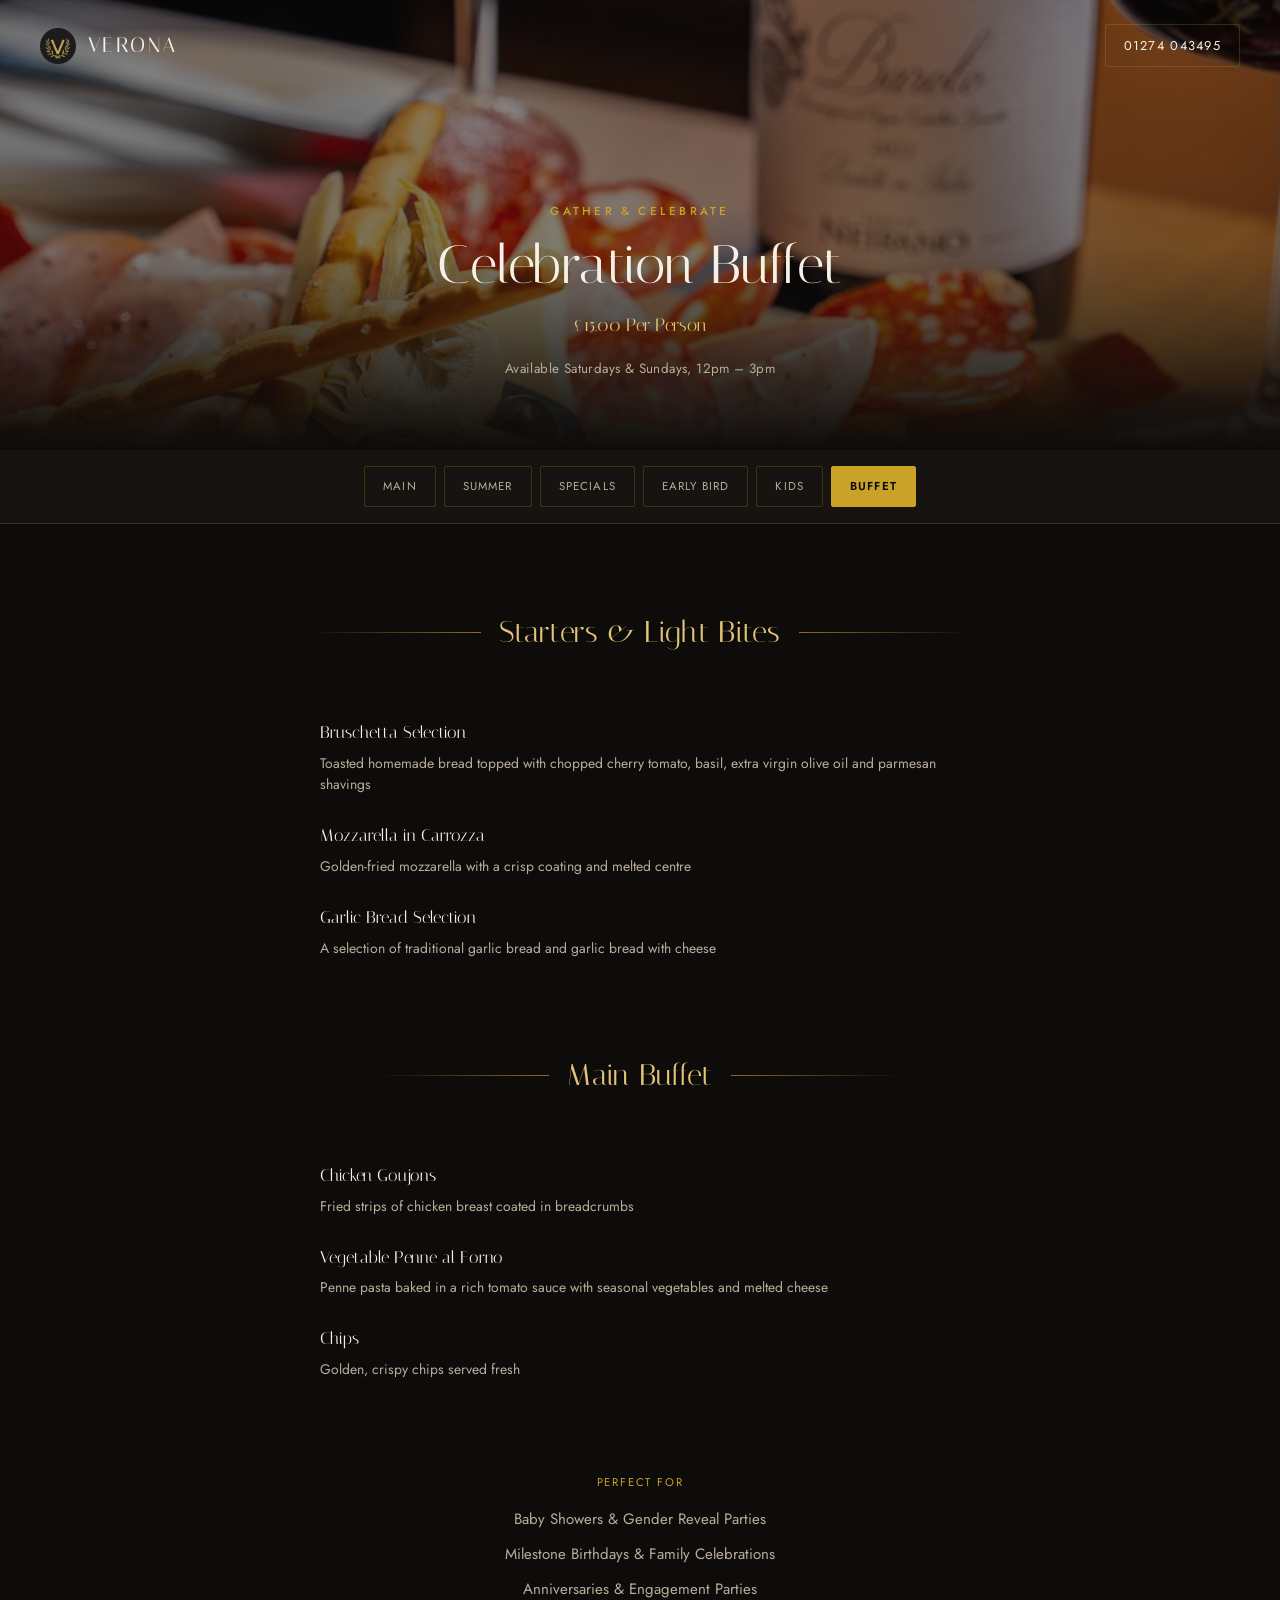
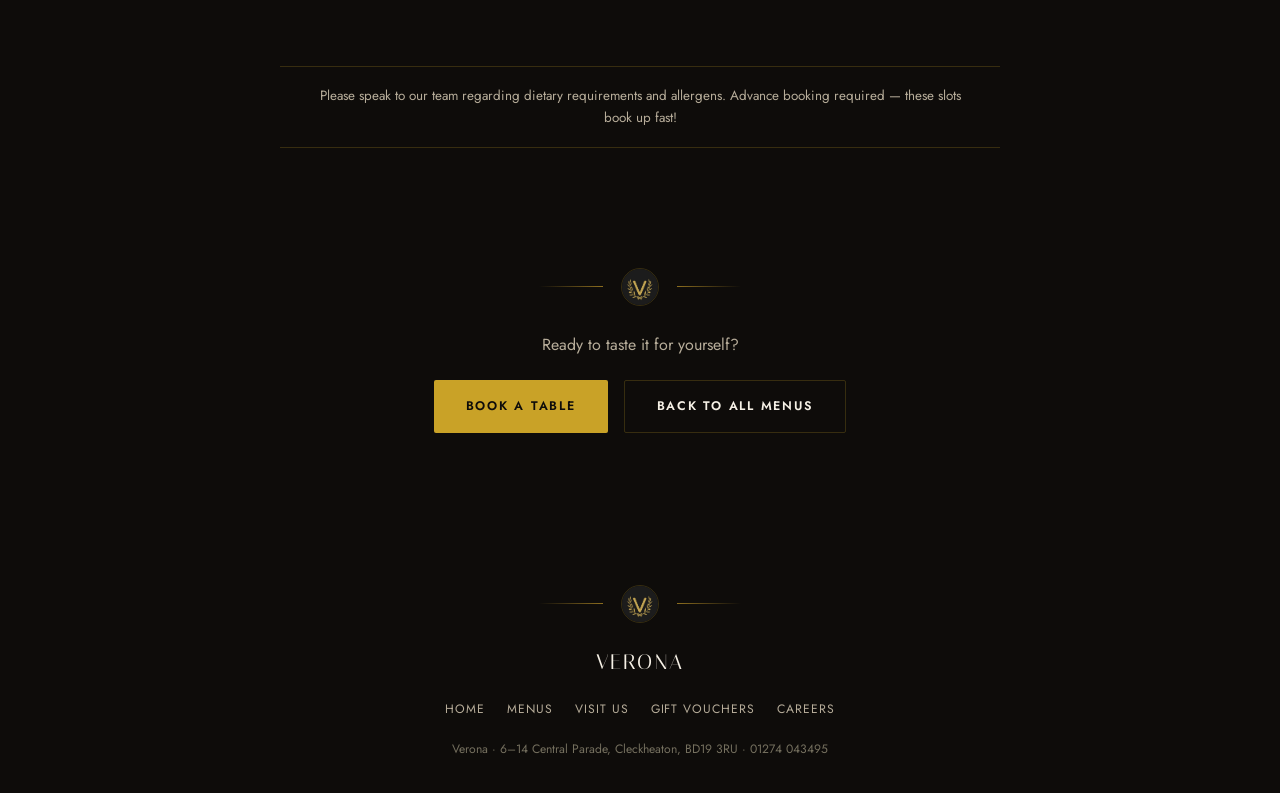
==== buffet-menu.html @ 5e63fabf "add menus pages and gift vouchers page" ====
<!DOCTYPE html>
<html lang="en">
<head>
<meta charset="UTF-8">
<meta name="viewport" content="width=device-width, initial-scale=1.0">
<title>Buffet Menu | Verona, Cleckheaton</title>
<link rel="preconnect" href="https://fonts.googleapis.com">
<link rel="preconnect" href="https://fonts.gstatic.com" crossorigin>
<link href="https://fonts.googleapis.com/css2?family=Italiana&family=Jost:wght@300;400;500;600;700&display=swap" rel="stylesheet">
<link rel="stylesheet" href="styles.css">
</head>
<body>

<div class="top-strip" id="topStrip">
  <div class="brand"><img src="images/logo.jpg" alt="Verona logo"> VERONA</div>
  <a class="tel" href="tel:01274043495">01274 043495</a>
</div>

<nav class="site-nav" id="siteNav">
  <div class="wrap bar">
    <div class="logo"><img src="images/logo.jpg" alt="Verona logo"> VERONA</div>
    <button class="burger" id="burger" aria-label="Toggle menu"><span></span><span></span><span></span></button>
    <ul class="nav-links" id="navLinks">
      <li><a href="index.html#home">Home</a></li>
      <li class="has-dropdown">
        <button class="nav-drop-toggle" type="button">Menus <span class="caret"></span></button>
        <ul class="dropdown-menu">
          <li class="all-menus"><a href="index.html#menus">All Menus</a></li>
          <li><a href="main-menu.html">Main</a></li>
          <li><a href="summer-menu.html">Summer</a></li>
          <li><a href="specials.html">Specials</a></li>
          <li><a href="early-bird.html">Early Bird</a></li>
          <li><a href="childrens-menu.html">Kids</a></li>
          <li><a href="buffet-menu.html">Buffet</a></li>
        </ul>
      </li>
      <li><a href="index.html#visit">Visit Us</a></li>
      <li><a href="gift-vouchers.html">Gift Vouchers</a></li>
      <li><a href="index.html#">Careers</a></li>
      <li><a class="nav-cta" href="index.html#visit">Book a Table</a></li>
    </ul>
  </div>
</nav>

<header class="hero menu-hero" style="background-image:linear-gradient(180deg, rgba(14,12,10,0.45) 0%, rgba(14,12,10,0.55) 55%, var(--noir) 100%), url('images/704072646_17866510659624778_6656631121721273205_n.jpg'); background-position:center;">
  <div class="wrap menu-hero-inner">
    <span class="eyebrow">Gather &amp; Celebrate</span>
    <h1>Celebration Buffet</h1>
    <p class="meta">&pound;15.00 Per Person</p>
    <p class="avail">Available Saturdays &amp; Sundays, 12pm &ndash; 3pm</p>
  </div>
</header>

<div class="menu-switch">
  <div class="wrap">
    <a href="main-menu.html">Main</a><a href="summer-menu.html">Summer</a><a href="specials.html">Specials</a><a href="early-bird.html">Early Bird</a><a href="childrens-menu.html">Kids</a><a href="buffet-menu.html" class="active">Buffet</a>
  </div>
</div>

<section class="menu-body wrap">
<div class="menu-category">
      <div class="cat-head"><span class="line"></span><h3>Starters &amp; Light Bites</h3><span class="line right"></span></div>
      <p class="cat-sub">&nbsp;</p>
      <ul class="menu-items single">
        <li>
          <div class="item-top"><span class="item-name">Bruschetta Selection</span></div>
          <p class="item-desc">Toasted homemade bread topped with chopped cherry tomato, basil, extra virgin olive oil and parmesan shavings</p>
        </li><li>
          <div class="item-top"><span class="item-name">Mozzarella in Carrozza</span></div>
          <p class="item-desc">Golden-fried mozzarella with a crisp coating and melted centre</p>
        </li><li>
          <div class="item-top"><span class="item-name">Garlic Bread Selection</span></div>
          <p class="item-desc">A selection of traditional garlic bread and garlic bread with cheese</p>
        </li>
      </ul>
    </div><div class="menu-category">
      <div class="cat-head"><span class="line"></span><h3>Main Buffet</h3><span class="line right"></span></div>
      <p class="cat-sub">&nbsp;</p>
      <ul class="menu-items single">
        <li>
          <div class="item-top"><span class="item-name">Chicken Goujons</span></div>
          <p class="item-desc">Fried strips of chicken breast coated in breadcrumbs</p>
        </li><li>
          <div class="item-top"><span class="item-name">Vegetable Penne al Forno</span></div>
          <p class="item-desc">Penne pasta baked in a rich tomato sauce with seasonal vegetables and melted cheese</p>
        </li><li>
          <div class="item-top"><span class="item-name">Chips</span></div>
          <p class="item-desc">Golden, crispy chips served fresh</p>
        </li>
      </ul>
    </div><div class="perfect-for">
  <span class="label">Perfect For</span>
  <ul>
    <li>Baby Showers &amp; Gender Reveal Parties</li>
    <li>Milestone Birthdays &amp; Family Celebrations</li>
    <li>Anniversaries &amp; Engagement Parties</li>
  </ul>
</div><div class="menu-note">Please speak to our team regarding dietary requirements and allergens. Advance booking required &mdash; these slots book up fast!</div>
</section>

<section class="menu-cta wrap">
  <div class="divider" style="margin-bottom:26px;"><span class="line"></span><span class="mark"><img src="images/logo.jpg" alt=""></span><span class="line right"></span></div>
  <p>Ready to taste it for yourself?</p>
  <div class="actions">
    <a class="btn btn-primary" href="index.html#visit">Book a Table</a>
    <a class="btn btn-ghost" href="index.html#menus">Back to All Menus</a>
  </div>
</section>

<footer>
  <div class="wrap">
    <div class="divider"><span class="line"></span><span class="mark"><img src="images/logo.jpg" alt=""></span><span class="line right"></span></div>
    <div class="brand">VERONA</div>
    <div class="links">
      <a href="index.html#home">Home</a>
      <a href="index.html#menus">Menus</a>
      <a href="index.html#visit">Visit Us</a>
      <a href="gift-vouchers.html">Gift Vouchers</a>
      <a href="index.html#">Careers</a>
    </div>
    <div class="fine">Verona &middot; 6&ndash;14 Central Parade, Cleckheaton, BD19 3RU &middot; 01274 043495</div>
  </div>
</footer>

<script src="script.js"></script>
</body>
</html>
---- styles.css ----
:root{
  --noir:#0E0C0A;
  --noir-2:#171310;
  --noir-3:#221C15;
  --gold:#C9A227;
  --gold-soft:#E3C577;
  --gold-deep:#8C6E1F;
  --cream:#F6F1E6;
  --muted:#B7AD9A;
  --line: rgba(201,162,39,0.22);
  --shadow: 0 24px 60px rgba(0,0,0,0.5);
}

*{box-sizing:border-box;}
html{scroll-behavior:smooth;}
body{
  margin:0;
  background:var(--noir);
  color:var(--cream);
  font-family:'Jost', sans-serif;
  font-weight:400;
  line-height:1.65;
  -webkit-font-smoothing:antialiased;
}
h1,h2,h3{
  font-family:'Italiana', serif;
  font-weight:400;
  margin:0;
  letter-spacing:0.01em;
}
a{color:inherit;text-decoration:none;}
img{max-width:100%;display:block;}
button{font-family:inherit;}
.eyebrow{
  font-size:0.72rem;
  letter-spacing:0.28em;
  text-transform:uppercase;
  font-weight:500;
  color:var(--gold);
}
.wrap{max-width:1220px;margin:0 auto;padding:0 32px;}
@media(max-width:640px){.wrap{padding:0 20px;}}

/* ---------- DIVIDER (real logo mark) ---------- */
.divider{
  display:flex; align-items:center; justify-content:center; gap:18px;
  margin:0 auto;
}
.divider .line{height:1px; width:64px; background:linear-gradient(90deg, transparent, var(--gold-deep));}
.divider .line.right{background:linear-gradient(90deg, var(--gold-deep), transparent);}
.divider .mark{
  width:38px; height:38px; border-radius:50%;
  overflow:hidden; border:1px solid var(--line);
}
.divider .mark img{width:100%;height:100%;object-fit:cover;}

/* ---------- NAV: minimal bar over hero ---------- */
.top-strip{
  position:fixed; top:0; left:0; right:0; z-index:60;
  display:flex; align-items:center; justify-content:space-between;
  padding:24px 40px;
  color:var(--cream);
  transition: opacity .4s ease;
}
.top-strip .brand{
  display:flex; align-items:center; gap:12px;
  font-family:'Italiana', serif;
  font-size:1.3rem;
  letter-spacing:0.12em;
}
.top-strip .brand img{width:36px;height:36px;border-radius:50%;}
.top-strip .tel{
  font-size:0.8rem;
  letter-spacing:0.1em;
  border:1px solid var(--line);
  padding:10px 18px;
  border-radius:2px;
  white-space:nowrap;
}
.top-strip.hide{opacity:0; pointer-events:none;}

/* ---------- NAV: full bar that pops in on scroll ---------- */
.site-nav{
  position:fixed; top:0; left:0; right:0; z-index:70;
  background:rgba(14,12,10,0.97);
  border-bottom:1px solid var(--line);
  transform:translateY(-115%);
  transition: transform .5s cubic-bezier(.22,.9,.3,1);
}
.site-nav.visible{transform:translateY(0);}
.site-nav .bar{
  display:flex; align-items:center; justify-content:space-between;
  padding:14px 40px;
}
.site-nav .logo{
  display:flex; align-items:center; gap:12px;
  font-family:'Italiana', serif;
  font-size:1.2rem;
  letter-spacing:0.1em;
}
.site-nav .logo img{width:34px;height:34px;border-radius:50%;}
.nav-links{
  display:flex; align-items:center; gap:32px;
  list-style:none; margin:0; padding:0;
}
.nav-links a{
  color:var(--cream);
  font-size:0.78rem;
  letter-spacing:0.1em;
  text-transform:uppercase;
  font-weight:500;
  padding:6px 0;
  border-bottom:1px solid transparent;
  transition:border-color .25s ease, color .25s ease;
}
.nav-links a:hover{border-color:var(--gold); color:var(--gold-soft);}
.nav-cta{
  background:var(--gold);
  color:var(--noir)!important;
  padding:10px 20px!important;
  border-radius:2px;
  font-weight:600!important;
  border-bottom:none!important;
}
.nav-cta:hover{background:var(--gold-soft); border-color:transparent!important;}
.burger{display:none;}

/* ---------- NAV: Menus dropdown ---------- */
.has-dropdown{position:relative;}
.nav-drop-toggle{
  background:none; border:none; color:var(--cream); font-family:inherit;
  font-size:0.78rem; letter-spacing:0.1em; text-transform:uppercase; font-weight:500;
  padding:6px 0; margin:0; cursor:pointer;
  display:flex; align-items:center; gap:7px;
  border-bottom:1px solid transparent;
  transition:border-color .25s ease, color .25s ease;
}
.nav-drop-toggle .caret{
  width:7px; height:7px; margin-top:-3px;
  border-right:1px solid currentColor; border-bottom:1px solid currentColor;
  transform:rotate(45deg); transition:transform .25s ease;
}
.nav-drop-toggle:hover{border-color:var(--gold); color:var(--gold-soft);}
.has-dropdown.open .nav-drop-toggle{border-color:var(--gold); color:var(--gold-soft);}
.has-dropdown.open .nav-drop-toggle .caret{transform:rotate(-135deg); margin-top:4px;}

.dropdown-menu{
  list-style:none; margin:0; padding:10px;
  position:absolute; top:100%; left:50%;
  transform:translate(-50%,6px);
  min-width:190px;
  background:rgba(14,12,10,0.98);
  border:1px solid var(--line); border-radius:4px;
  box-shadow:var(--shadow);
  opacity:0; visibility:hidden; pointer-events:none;
  transition:opacity .2s ease, transform .2s ease;
  z-index:80;
}
.has-dropdown.open .dropdown-menu{
  opacity:1; visibility:visible; pointer-events:auto; transform:translate(-50%,0);
}
.dropdown-menu li{list-style:none;}
.dropdown-menu a{
  display:block; padding:9px 14px;
  font-size:0.75rem; letter-spacing:0.08em; text-transform:uppercase;
  color:var(--muted); border-radius:2px;
  border-bottom:none!important;
  transition:background .2s ease, color .2s ease;
}
.dropdown-menu a:hover{background:rgba(201,162,39,0.12); color:var(--gold-soft);}
.dropdown-menu .all-menus a{
  color:var(--gold-soft); border-bottom:1px solid var(--line)!important; margin-bottom:6px; padding-bottom:12px; border-radius:2px 2px 0 0;
}

/* ---------- BUTTONS ---------- */
.btn{
  display:inline-flex; align-items:center; gap:8px;
  padding:15px 32px;
  font-size:0.78rem; letter-spacing:0.14em; text-transform:uppercase; font-weight:600;
  border-radius:2px;
  transition:transform .25s ease, box-shadow .25s ease, background .25s ease, color .25s ease;
  cursor:pointer; border:none;
}
.btn-primary{background:var(--gold); color:var(--noir);}
.btn-primary:hover{background:var(--gold-soft); transform:translateY(-2px); box-shadow:0 10px 26px rgba(201,162,39,0.28);}
.btn-ghost{border:1px solid var(--line); color:var(--cream); background:transparent;}
.btn-ghost:hover{border-color:var(--gold); color:var(--gold-soft); transform:translateY(-2px);}

/* ---------- HERO ---------- */
.hero{
  position:relative;
  min-height:100vh;
  display:flex; align-items:center;
  background:
    linear-gradient(180deg, rgba(14,12,10,0.55) 0%, rgba(14,12,10,0.35) 40%, rgba(14,12,10,0.92) 100%),
    url('images/708959488_17867498811624778_7758093401067253746_n.jpg');
  background-size:cover;
  background-position:center 30%;
}
.hero-inner{
  position:relative; z-index:2; width:100%; text-align:center;
  padding-top:120px;
}
.hero .eyebrow{display:block; margin-bottom:22px;}
.hero h1{
  font-size:clamp(2.6rem, 6.5vw, 5.2rem);
  line-height:1.05;
  max-width:900px; margin:0 auto;
}
.hero h1 span{color:var(--gold-soft); font-style:italic;}
.hero p.lede{
  color:var(--muted);
  max-width:520px; margin:26px auto 0;
  font-size:1.05rem;
}
.hero-actions{display:flex; gap:16px; margin-top:40px; justify-content:center; flex-wrap:wrap;}

/* ---------- INTRO ---------- */
.intro{
  padding:100px 0 90px;
  text-align:center;
}
.intro .divider{margin-bottom:30px;}
.intro h2{font-size:clamp(1.7rem,3.2vw,2.4rem); max-width:680px; margin:0 auto; font-style:italic; color:var(--gold-soft);}
.intro p{max-width:600px; margin:22px auto 0; color:var(--muted); font-size:1rem;}

/* ---------- MENU CAROUSEL ---------- */
.carousel-section{padding:20px 0 110px;}
.carousel-head{text-align:center; margin-bottom:44px;}
.carousel-head h2{font-size:clamp(1.9rem,3.4vw,2.7rem);}
.carousel-head .eyebrow{display:block; margin-bottom:14px;}

.tabs{
  display:flex; justify-content:center; gap:8px; flex-wrap:wrap;
  margin-bottom:46px;
}
.tabs button{
  background:transparent; border:1px solid var(--line); color:var(--muted);
  padding:11px 20px; font-size:0.72rem; letter-spacing:0.12em; text-transform:uppercase;
  border-radius:2px; cursor:pointer; transition:all .25s ease;
}
.tabs button.active{background:var(--gold); border-color:var(--gold); color:var(--noir); font-weight:600;}
.tabs button:hover:not(.active){border-color:var(--gold); color:var(--gold-soft);}

.carousel-viewport{overflow:hidden; border-radius:4px;}
.carousel-track{display:flex; transition:transform .55s cubic-bezier(.22,.9,.3,1);}
.slide{min-width:100%; display:grid; grid-template-columns:1.05fr 0.95fr; align-items:stretch; gap:0; background:var(--noir-2); border:1px solid var(--line);}
.slide-img{height:100%; min-height:460px; overflow:hidden;}
.slide-img img{width:100%;height:100%;object-fit:cover;}
.slide-body{padding:64px 60px; display:flex; flex-direction:column; justify-content:center;}
.slide-body .eyebrow{margin-bottom:16px;}
.slide-body h3{font-size:clamp(1.8rem,3vw,2.5rem); margin-bottom:18px;}
.slide-body p{color:var(--muted); font-size:0.98rem; margin-bottom:10px;}
.slide-facts{list-style:none; padding:0; margin:22px 0 0; display:flex; flex-direction:column; gap:10px;}
.slide-facts li{
  display:flex; align-items:baseline; gap:10px;
  font-size:0.9rem; color:var(--cream);
  border-bottom:1px dashed var(--line);
  padding-bottom:10px;
}
.slide-facts li .price{margin-left:auto; color:var(--gold-soft); font-family:'Italiana', serif; font-size:1.05rem;}
.slide-body .btn{margin-top:28px; align-self:flex-start;}

.carousel-nav{
  display:flex; align-items:center; justify-content:center; gap:22px; margin-top:34px;
}
.carousel-nav button{
  width:46px; height:46px; border-radius:50%;
  border:1px solid var(--line); background:transparent; color:var(--gold);
  display:flex; align-items:center; justify-content:center; cursor:pointer;
  transition:border-color .25s ease, background .25s ease;
  font-size:1.1rem;
}
.carousel-nav button:hover{border-color:var(--gold); background:rgba(201,162,39,0.1);}
.carousel-dots{display:flex; gap:8px;}
.carousel-dots span{width:6px; height:6px; border-radius:50%; background:var(--line); transition:background .25s ease, transform .25s ease;}
.carousel-dots span.active{background:var(--gold); transform:scale(1.4);}

@media(max-width:900px){
  .slide{grid-template-columns:1fr;}
  .slide-img{min-height:260px;}
  .slide-body{padding:40px 28px;}
}

/* ---------- VISIT / BOOKING SECTION ---------- */
.visit{
  background:var(--noir-2);
  border-top:1px solid var(--line);
  padding:110px 0;
}
.visit-grid{
  display:grid; grid-template-columns:1.05fr 0.95fr; gap:70px; align-items:start;
}
.visit-info .eyebrow{margin-bottom:14px;}
.visit-info h2{font-size:clamp(1.9rem,3.2vw,2.6rem); margin-bottom:22px;}
.visit-info p{color:var(--muted); max-width:460px; margin-bottom:30px;}

.info-block{margin-bottom:30px;}
.info-block .label{font-size:0.7rem; letter-spacing:0.16em; text-transform:uppercase; color:var(--gold); margin-bottom:10px; display:block;}
.hours-table{width:100%; border-collapse:collapse; max-width:400px;}
.hours-table tr{border-bottom:1px solid var(--line);}
.hours-table td{padding:12px 0; font-size:0.92rem;}
.hours-table td:last-child{text-align:right; color:var(--gold-soft); font-family:'Italiana', serif;}
.addr{font-size:1.02rem; margin-bottom:6px;}
.phone-link{color:var(--gold-soft); font-family:'Italiana', serif; font-size:1.3rem; display:inline-block; margin-top:6px;}
.social-row{display:flex; gap:12px; margin-top:24px;}
.social-row a{
  width:42px; height:42px; border-radius:50%;
  border:1px solid var(--line);
  display:flex; align-items:center; justify-content:center;
  transition:border-color .25s ease, background .25s ease;
}
.social-row a:hover{border-color:var(--gold); background:rgba(201,162,39,0.1);}
.social-row svg{width:17px; height:17px; fill:var(--cream);}

.booking-card{
  position:sticky; top:110px;
  background:var(--noir);
  border:1px solid var(--line);
  border-radius:4px;
  padding:40px;
  box-shadow:var(--shadow);
}
.booking-card h3{font-size:1.5rem; margin-bottom:6px;}
.booking-card .demo-note{
  font-size:0.76rem; color:var(--muted); margin-bottom:26px;
  border-left:2px solid var(--gold); padding-left:12px;
}
.field{margin-bottom:18px;}
.field label{display:block; font-size:0.7rem; letter-spacing:0.1em; text-transform:uppercase; color:var(--muted); margin-bottom:8px;}
.field input, .field select, .field textarea{
  width:100%; background:var(--noir-3); border:1px solid var(--line); color:var(--cream);
  padding:12px 14px; border-radius:2px; font-family:inherit; font-size:0.92rem;
}
.field input:focus, .field select:focus, .field textarea:focus{outline:none; border-color:var(--gold);}
.field-row{display:grid; grid-template-columns:1fr 1fr; gap:14px;}
.booking-card textarea{resize:vertical; min-height:70px;}
.booking-card .btn{width:100%; justify-content:center; margin-top:6px;}
.confirm-msg{
  margin-top:16px; font-size:0.82rem; color:var(--gold-soft);
  border:1px solid var(--line); padding:12px 14px; border-radius:2px;
  display:none;
}
.confirm-msg.show{display:block;}

@media(max-width:900px){
  .visit-grid{grid-template-columns:1fr; gap:50px;}
  .booking-card{position:relative; top:0;}
}

/* ---------- FOOTER ---------- */
footer{
  background:var(--noir);
  color:var(--muted);
  padding:56px 0 34px;
  text-align:center;
}
footer .divider{margin-bottom:22px;}
footer .brand{font-family:'Italiana', serif; color:var(--cream); font-size:1.3rem; letter-spacing:0.1em;}
footer .links{
  display:flex; justify-content:center; gap:22px; flex-wrap:wrap;
  margin:20px 0; font-size:0.76rem; letter-spacing:0.08em; text-transform:uppercase;
}
footer .links a:hover{color:var(--gold-soft);}
footer .fine{font-size:0.76rem; margin-top:18px; color:#75705f;}

/* ---------- MOBILE NAV ---------- */
@media(max-width:900px){
  .top-strip{padding:18px 20px;}
  .top-strip .brand{font-size:1.1rem;}
  .top-strip .tel{padding:8px 14px; font-size:0.72rem;}
  .site-nav .bar{padding:14px 20px;}
  .nav-links{
    position:fixed; top:64px; left:0; right:0;
    height:calc(100vh - 64px); height:calc(100dvh - 64px);
    background:var(--noir); flex-direction:column; align-items:flex-start;
    padding:30px 26px; gap:4px; overflow-y:auto;
    transform:translateX(-100%); transition:transform .4s ease;
    border-top:1px solid var(--line);
  }
  .nav-links.open{transform:translateX(0);}
  .nav-links a{display:block; width:100%; padding:14px 0; border-bottom:1px solid var(--line)!important;}
  .nav-cta{margin-top:12px; display:inline-block;}

  .has-dropdown{width:100%;}
  .nav-drop-toggle{width:100%; justify-content:space-between; padding:14px 0; border-bottom:1px solid var(--line);}
  .dropdown-menu{
    position:static; transform:none; min-width:0;
    opacity:1; visibility:visible; pointer-events:auto;
    background:transparent; border:none; box-shadow:none;
    padding:0; margin:0 0 0 14px;
    max-height:0; overflow:hidden;
    transition:max-height .35s ease;
  }
  .has-dropdown.open .dropdown-menu{max-height:400px; transform:none;}
  .nav-links .dropdown-menu a{padding:12px 0; border-bottom:1px dashed var(--line)!important; color:var(--cream); font-size:0.74rem;}
  .dropdown-menu .all-menus a{border-bottom:1px dashed var(--line)!important; margin-bottom:0; padding-bottom:12px; border-radius:0;}
  .burger{
    display:flex; flex-direction:column; gap:5px; background:none; border:none; cursor:pointer; padding:8px; z-index:80;
  }
  .burger span{width:22px; height:1.5px; background:var(--cream);}
  .field-row{grid-template-columns:1fr;}
}
@media(max-width:480px){
  .carousel-nav{gap:14px;}
  .slide-body{padding:34px 22px;}
  .tabs button{padding:9px 14px; font-size:0.66rem;}
}

/* ---------- MENU PAGES ---------- */
.menu-hero{
  position:relative; min-height:50vh; display:flex; align-items:flex-end;
  background-size:cover; background-position:center;
}
.menu-hero-inner{position:relative; z-index:2; width:100%; padding:170px 0 56px; text-align:center;}
.menu-hero .eyebrow{display:block; margin-bottom:16px;}
.menu-hero h1{font-size:clamp(2.1rem,5vw,3.4rem);}
.menu-hero .meta{color:var(--gold-soft); font-family:'Italiana', serif; font-size:1.15rem; margin-top:16px;}
.menu-hero .avail{color:var(--muted); font-size:0.84rem; margin-top:8px; letter-spacing:0.03em; max-width:520px; margin-left:auto; margin-right:auto;}

.menu-switch{
  background:var(--noir-2); border-bottom:1px solid var(--line); overflow-x:auto;
}
.menu-switch .wrap{display:flex; gap:8px; padding:16px 32px; justify-content:center; min-width:max-content; margin:0 auto;}
.menu-switch a{
  white-space:nowrap; font-size:0.72rem; letter-spacing:0.1em; text-transform:uppercase;
  padding:10px 18px; border:1px solid var(--line); border-radius:2px; color:var(--muted);
  transition:all .25s ease;
}
.menu-switch a:hover{border-color:var(--gold); color:var(--gold-soft);}
.menu-switch a.active{background:var(--gold); border-color:var(--gold); color:var(--noir); font-weight:600;}

.menu-body{padding:84px 0 20px;}
.menu-category{margin-bottom:66px;}
.cat-head{display:flex; align-items:center; gap:18px; justify-content:center; margin-bottom:6px;}
.cat-head .line{flex:1; max-width:170px; height:1px; background:linear-gradient(90deg, transparent, var(--gold-deep));}
.cat-head .line.right{background:linear-gradient(90deg, var(--gold-deep), transparent);}
.cat-head h3{font-size:clamp(1.35rem,2.4vw,1.85rem); color:var(--gold-soft); text-align:center; white-space:nowrap;}
.cat-sub{text-align:center; color:var(--muted); font-size:0.76rem; letter-spacing:0.14em; text-transform:uppercase; margin:0 0 36px;}

.menu-items{list-style:none; margin:0; padding:0; column-count:2; column-gap:56px;}
.menu-items.single{column-count:1; max-width:640px; margin:0 auto;}
.menu-items li{break-inside:avoid; margin-bottom:26px;}
.item-top{display:flex; align-items:baseline; gap:12px;}
.item-name{font-family:'Italiana', serif; font-size:1.06rem; color:var(--cream);}
.item-name em{color:var(--muted); font-style:normal; font-size:0.82rem;}
.item-price{margin-left:auto; color:var(--gold-soft); font-family:'Italiana', serif; font-size:1rem; white-space:nowrap;}
.item-desc{color:var(--muted); font-size:0.87rem; margin:6px 0 0; line-height:1.55;}
.item-tag{display:inline-block; font-size:0.66rem; letter-spacing:0.08em; color:var(--gold); border:1px solid var(--line); padding:2px 8px; border-radius:2px; margin-top:8px;}

.menu-note{
  max-width:720px; margin:0 auto 54px; text-align:center; color:var(--muted);
  font-size:0.84rem; border-top:1px solid var(--line); border-bottom:1px solid var(--line);
  padding:18px 24px;
}
.sauce-box{
  max-width:640px; margin:-16px auto 64px; text-align:center;
  border:1px solid var(--line); padding:26px; border-radius:4px; background:var(--noir-2);
}
.sauce-box .label{display:block; font-size:0.7rem; letter-spacing:0.16em; text-transform:uppercase; color:var(--gold); margin-bottom:14px;}
.sauce-box ul{list-style:none; margin:0; padding:0; display:flex; flex-wrap:wrap; justify-content:center; gap:10px;}
.sauce-box li{font-size:0.85rem; color:var(--cream); border:1px solid var(--line); padding:6px 16px; border-radius:20px;}

.perfect-for{max-width:560px; margin:0 auto 64px; text-align:center;}
.perfect-for .label{display:block; font-size:0.7rem; letter-spacing:0.16em; text-transform:uppercase; color:var(--gold); margin-bottom:16px;}
.perfect-for ul{list-style:none; margin:0; padding:0; display:flex; flex-direction:column; gap:10px;}
.perfect-for li{color:var(--muted); font-size:0.94rem;}

.drink-row{display:flex; flex-wrap:wrap; justify-content:center; gap:14px; max-width:760px; margin:0 auto 64px;}
.drink-row .opt{flex:1 1 150px; text-align:center; border:1px solid var(--line); padding:22px 14px; border-radius:4px;}
.drink-row .opt .ic{font-family:'Italiana', serif; font-size:1.6rem; color:var(--gold-soft); display:block; margin-bottom:6px;}
.drink-row .opt span.txt{font-size:0.74rem; letter-spacing:0.06em; text-transform:uppercase; color:var(--muted);}

.menu-cta{text-align:center; padding:46px 0 96px;}
.menu-cta p{color:var(--muted); margin-bottom:22px;}
.menu-cta .actions{display:flex; gap:16px; justify-content:center; flex-wrap:wrap;}

@media(max-width:760px){
  .menu-items{column-count:1;}
  .cat-head .line{display:none;}
  .menu-switch .wrap{padding:14px 20px;}
}

/* ---------- GIFT VOUCHERS PAGE ---------- */
.purchase-grid{
  display:grid; grid-template-columns:1fr 1fr; gap:24px;
  margin:0 auto 64px; max-width:900px;
}
.purchase-card{
  background:var(--noir-2); border:1px solid var(--line); border-radius:4px;
  padding:34px 34px;
}
.purchase-num{
  display:block; font-family:'Italiana', serif; font-size:1.1rem;
  color:var(--gold-deep); letter-spacing:0.08em; margin-bottom:16px;
}
.purchase-card h4{font-family:'Italiana', serif; font-weight:400; font-size:1.3rem; margin:0 0 12px; color:var(--cream);}
.purchase-card p{color:var(--muted); font-size:0.92rem; margin:0;}
.inline-tel{color:var(--gold-soft); border-bottom:1px dashed var(--gold-deep);}

.showcase-grid{
  display:grid; grid-template-columns:0.9fr 1.1fr; gap:56px; align-items:center;
  margin-bottom:64px;
}
.showcase-img{
  border-radius:4px; overflow:hidden; border:1px solid var(--line);
  box-shadow:var(--shadow);
}
.showcase-img img{width:100%; display:block;}
.showcase-list{list-style:none; margin:22px 0 28px; padding:0; display:flex; flex-direction:column; gap:12px;}
.showcase-list li{
  font-size:0.92rem; color:var(--muted);
  border-bottom:1px dashed var(--line);
  padding-bottom:12px;
}
.showcase-list li span{
  color:var(--gold-soft); font-family:'Italiana', serif; font-size:1.02rem; margin-right:4px;
}

.terms-wrap{max-width:760px; margin:0 auto 64px;}
.terms-list{
  list-style:none; counter-reset:term; margin:0; padding:0;
}
.terms-list li{
  counter-increment:term;
  position:relative;
  padding:16px 0 16px 40px;
  border-bottom:1px solid var(--line);
  color:var(--muted);
  font-size:0.88rem;
}
.terms-list li:last-child{border-bottom:none;}
.terms-list li::before{
  content:counter(term);
  position:absolute; left:0; top:16px;
  font-family:'Italiana', serif; font-size:1rem; color:var(--gold);
  width:28px;
}

@media(max-width:900px){
  .purchase-grid{grid-template-columns:1fr;}
  .showcase-grid{grid-template-columns:1fr; gap:32px;}
}

@media (prefers-reduced-motion: reduce){
  *{animation-duration:0.01ms!important; transition-duration:0.01ms!important;}
}
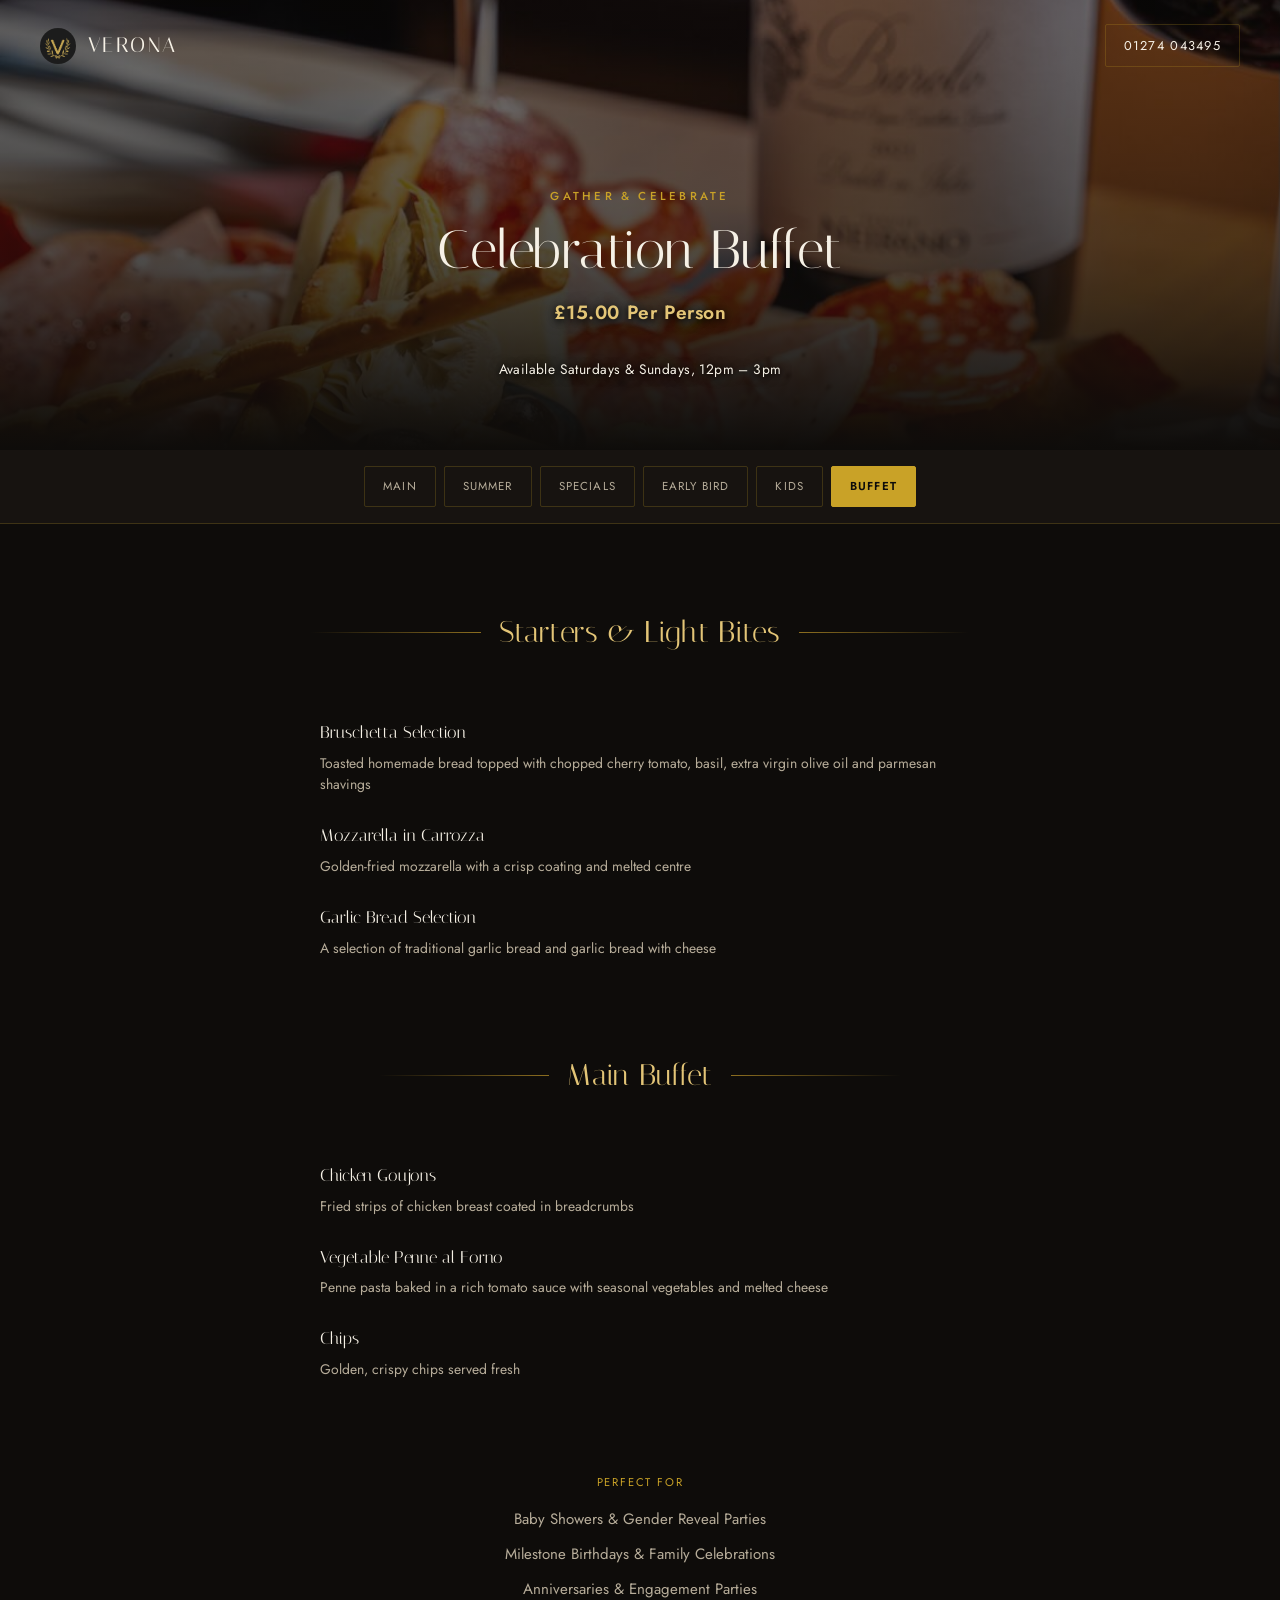
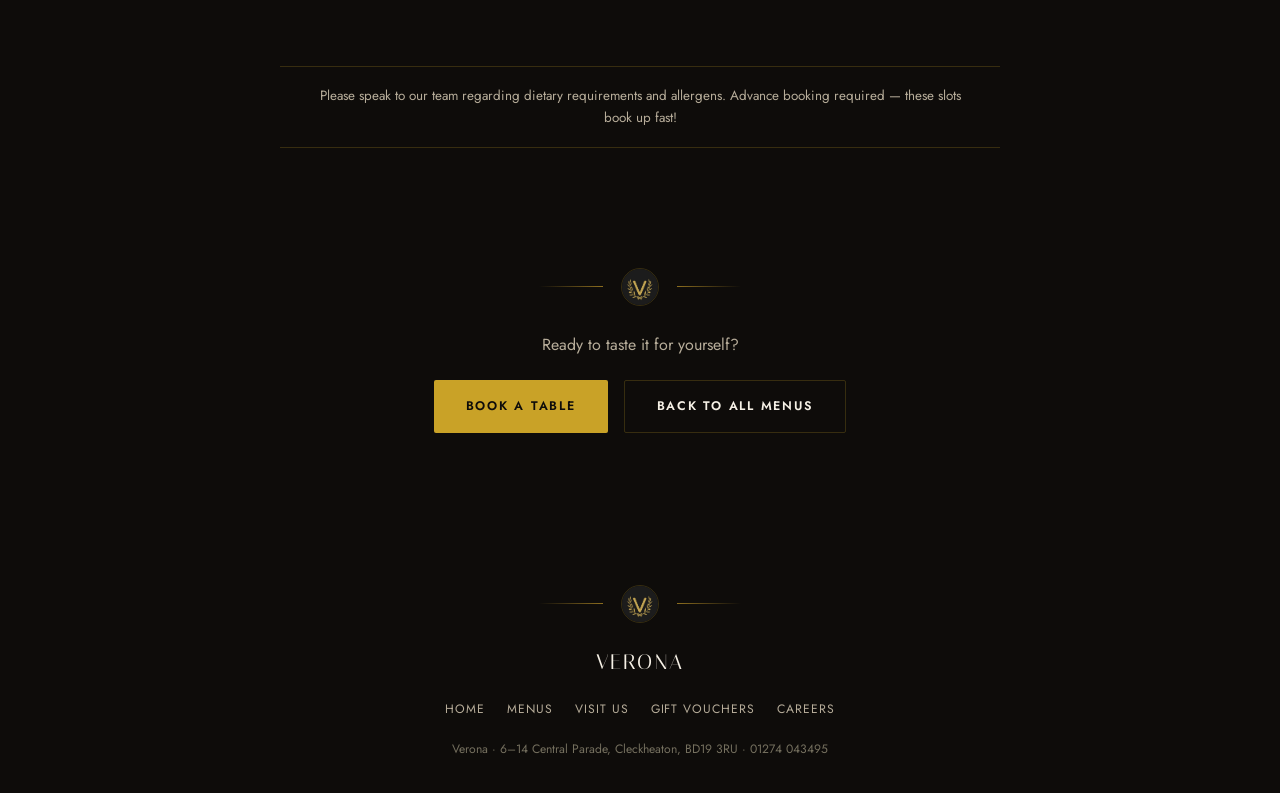
==== commit 9639e61b: "fix fonts and menu images" ====
--- a/buffet-menu.html
+++ b/buffet-menu.html
@@ -36,13 +36,13 @@
       </li>
       <li><a href="index.html#visit">Visit Us</a></li>
       <li><a href="gift-vouchers.html">Gift Vouchers</a></li>
-      <li><a href="index.html#">Careers</a></li>
+      <li><a href="careers.html">Careers</a></li>
       <li><a class="nav-cta" href="index.html#visit">Book a Table</a></li>
     </ul>
   </div>
 </nav>
 
-<header class="hero menu-hero" style="background-image:linear-gradient(180deg, rgba(14,12,10,0.45) 0%, rgba(14,12,10,0.55) 55%, var(--noir) 100%), url('images/704072646_17866510659624778_6656631121721273205_n.jpg'); background-position:center;">
+<header class="hero menu-hero" style="background-image:linear-gradient(180deg, rgba(14,12,10,0.55) 0%, rgba(14,12,10,0.72) 55%, var(--noir) 100%), url('images/704072646_17866510659624778_6656631121721273205_n.jpg'); background-position:center;">
   <div class="wrap menu-hero-inner">
     <span class="eyebrow">Gather &amp; Celebrate</span>
     <h1>Celebration Buffet</h1>
@@ -116,7 +116,7 @@
       <a href="index.html#menus">Menus</a>
       <a href="index.html#visit">Visit Us</a>
       <a href="gift-vouchers.html">Gift Vouchers</a>
-      <a href="index.html#">Careers</a>
+      <a href="careers.html">Careers</a>
     </div>
     <div class="fine">Verona &middot; 6&ndash;14 Central Parade, Cleckheaton, BD19 3RU &middot; 01274 043495</div>
   </div>
--- a/styles.css
+++ b/styles.css
@@ -258,7 +258,7 @@
   border-bottom:1px dashed var(--line);
   padding-bottom:10px;
 }
-.slide-facts li .price{margin-left:auto; color:var(--gold-soft); font-family:'Italiana', serif; font-size:1.05rem;}
+.slide-facts li .price{margin-left:auto; color:var(--gold-soft); font-family:'Jost', sans-serif; font-weight:600; letter-spacing:0.02em; font-size:1rem;}
 .slide-body .btn{margin-top:28px; align-self:flex-start;}
 
 .carousel-nav{
@@ -300,7 +300,7 @@
 .hours-table{width:100%; border-collapse:collapse; max-width:400px;}
 .hours-table tr{border-bottom:1px solid var(--line);}
 .hours-table td{padding:12px 0; font-size:0.92rem;}
-.hours-table td:last-child{text-align:right; color:var(--gold-soft); font-family:'Italiana', serif;}
+.hours-table td:last-child{text-align:right; color:var(--gold-soft); font-family:'Jost', sans-serif; font-weight:600; letter-spacing:0.02em;}
 .addr{font-size:1.02rem; margin-bottom:6px;}
 .phone-link{color:var(--gold-soft); font-family:'Italiana', serif; font-size:1.3rem; display:inline-block; margin-top:6px;}
 .social-row{display:flex; gap:12px; margin-top:24px;}
@@ -415,8 +415,16 @@
 .menu-hero-inner{position:relative; z-index:2; width:100%; padding:170px 0 56px; text-align:center;}
 .menu-hero .eyebrow{display:block; margin-bottom:16px;}
 .menu-hero h1{font-size:clamp(2.1rem,5vw,3.4rem);}
-.menu-hero .meta{color:var(--gold-soft); font-family:'Italiana', serif; font-size:1.15rem; margin-top:16px;}
-.menu-hero .avail{color:var(--muted); font-size:0.84rem; margin-top:8px; letter-spacing:0.03em; max-width:520px; margin-left:auto; margin-right:auto;}
+.menu-hero .meta{
+  color:var(--gold-soft); font-family:'Jost', sans-serif; font-weight:600; letter-spacing:0.03em;
+  font-size:1.2rem; margin-top:18px; display:inline-block;
+  text-shadow:0 2px 6px rgba(0,0,0,0.9), 0 1px 14px rgba(0,0,0,0.7);
+}
+.menu-hero .avail{
+  color:var(--cream); font-size:0.86rem; margin-top:10px; letter-spacing:0.03em;
+  max-width:520px; margin-left:auto; margin-right:auto;
+  text-shadow:0 1px 5px rgba(0,0,0,0.95), 0 1px 12px rgba(0,0,0,0.7);
+}
 
 .menu-switch{
   background:var(--noir-2); border-bottom:1px solid var(--line); overflow-x:auto;
@@ -444,7 +452,7 @@
 .item-top{display:flex; align-items:baseline; gap:12px;}
 .item-name{font-family:'Italiana', serif; font-size:1.06rem; color:var(--cream);}
 .item-name em{color:var(--muted); font-style:normal; font-size:0.82rem;}
-.item-price{margin-left:auto; color:var(--gold-soft); font-family:'Italiana', serif; font-size:1rem; white-space:nowrap;}
+.item-price{margin-left:auto; color:var(--gold-soft); font-family:'Jost', sans-serif; font-weight:600; letter-spacing:0.02em; font-size:0.98rem; white-space:nowrap;}
 .item-desc{color:var(--muted); font-size:0.87rem; margin:6px 0 0; line-height:1.55;}
 .item-tag{display:inline-block; font-size:0.66rem; letter-spacing:0.08em; color:var(--gold); border:1px solid var(--line); padding:2px 8px; border-radius:2px; margin-top:8px;}
 
@@ -537,6 +545,77 @@
   width:28px;
 }
 
+/* ---------- CAREERS PAGE ---------- */
+.jobs-wrap{max-width:900px; margin:0 auto;}
+.job-card{
+  background:var(--noir-2); border:1px solid var(--line); border-radius:4px;
+  padding:40px 40px 42px;
+  margin-bottom:32px;
+  transition:border-color 0.25s ease, transform 0.25s ease, box-shadow 0.25s ease;
+}
+.job-card:hover{
+  border-color:var(--gold-deep);
+  transform:translateY(-4px);
+  box-shadow:var(--shadow);
+}
+.job-head{
+  display:flex; align-items:flex-start; justify-content:space-between; gap:20px;
+  flex-wrap:wrap;
+  border-bottom:1px solid var(--line);
+  padding-bottom:22px; margin-bottom:24px;
+}
+.job-head-text .job-num{
+  display:block; font-family:'Italiana', serif; font-size:0.95rem;
+  color:var(--gold-deep); letter-spacing:0.1em; margin-bottom:10px;
+}
+.job-head-text .job-title{font-size:clamp(1.4rem,2.6vw,1.9rem); color:var(--cream); margin:0; font-weight:400;}
+.job-tags{display:flex; flex-wrap:wrap; gap:8px;}
+.job-tags span{
+  font-size:0.72rem; letter-spacing:0.08em; text-transform:uppercase;
+  color:var(--gold-soft); border:1px solid var(--line);
+  padding:6px 14px; border-radius:20px; white-space:nowrap;
+  transition:border-color 0.2s ease, color 0.2s ease;
+}
+.job-card:hover .job-tags span{border-color:var(--gold-deep); color:var(--gold);}
+.job-card .job-subhead{
+  font-family:'Jost', sans-serif;
+  font-size:0.76rem; letter-spacing:0.16em; text-transform:uppercase;
+  color:var(--gold); margin:0 0 14px; font-weight:600;
+}
+.job-card ul{
+  list-style:none; margin:0 0 26px; padding:0;
+  display:flex; flex-direction:column; gap:11px;
+}
+.job-card ul:last-of-type{margin-bottom:30px;}
+.job-card li{
+  position:relative; padding-left:22px;
+  color:var(--muted); font-size:0.94rem;
+}
+.job-card li::before{
+  content:''; position:absolute; left:0; top:10px;
+  width:6px; height:6px; border-radius:50%; background:var(--gold-deep);
+}
+.job-card .btn{align-self:flex-start;}
+
+.why-work{max-width:760px; margin:0 auto 66px;}
+.why-grid{
+  display:grid; grid-template-columns:repeat(3,1fr); gap:20px; text-align:center;
+}
+.why-grid div{
+  border:1px solid var(--line); border-radius:4px; padding:26px 18px;
+  transition:border-color 0.25s ease, transform 0.25s ease;
+}
+.why-grid div:hover{border-color:var(--gold-deep); transform:translateY(-3px);}
+.why-grid .why-num{
+  display:block; font-family:'Italiana', serif; color:var(--gold); font-size:1.3rem; margin-bottom:10px;
+}
+.why-grid p{margin:0; color:var(--muted); font-size:0.88rem;}
+
+@media(max-width:720px){
+  .job-card{padding:30px 24px 32px;}
+  .why-grid{grid-template-columns:1fr;}
+}
+
 @media(max-width:900px){
   .purchase-grid{grid-template-columns:1fr;}
   .showcase-grid{grid-template-columns:1fr; gap:32px;}
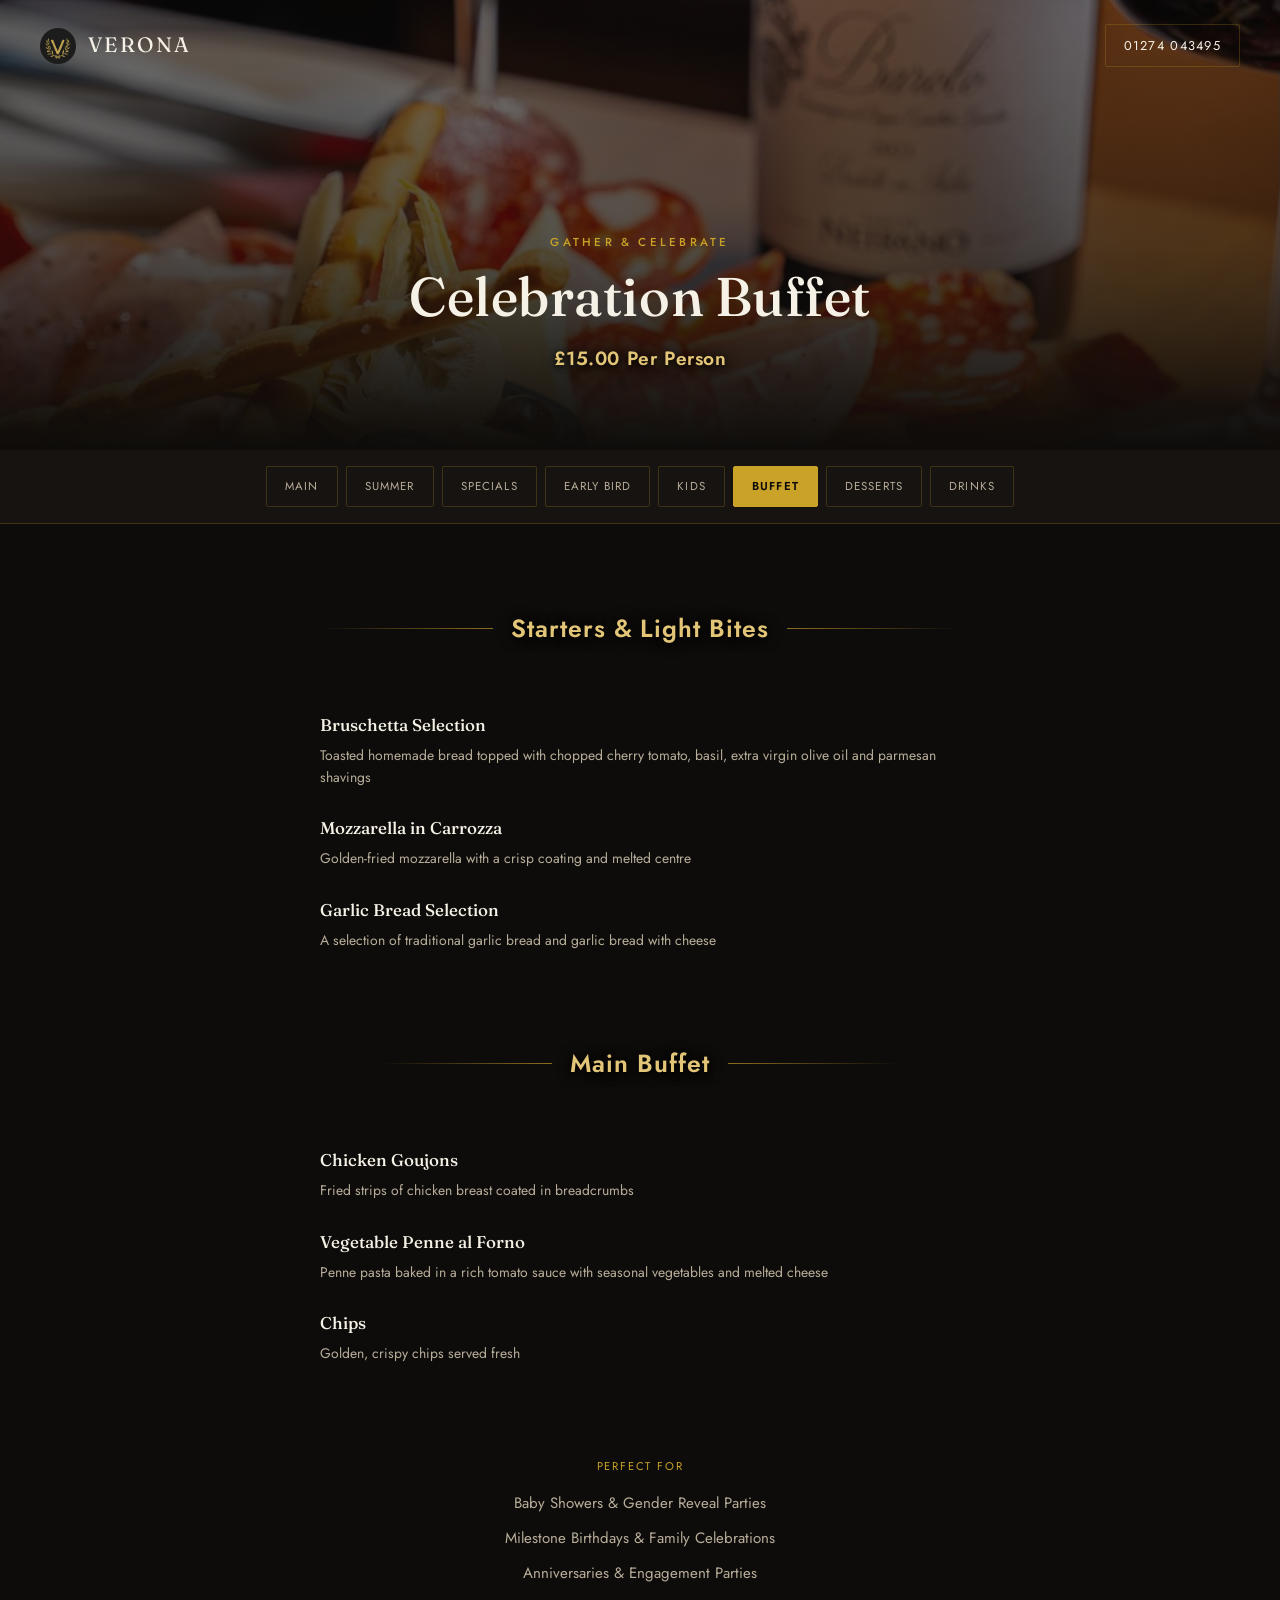
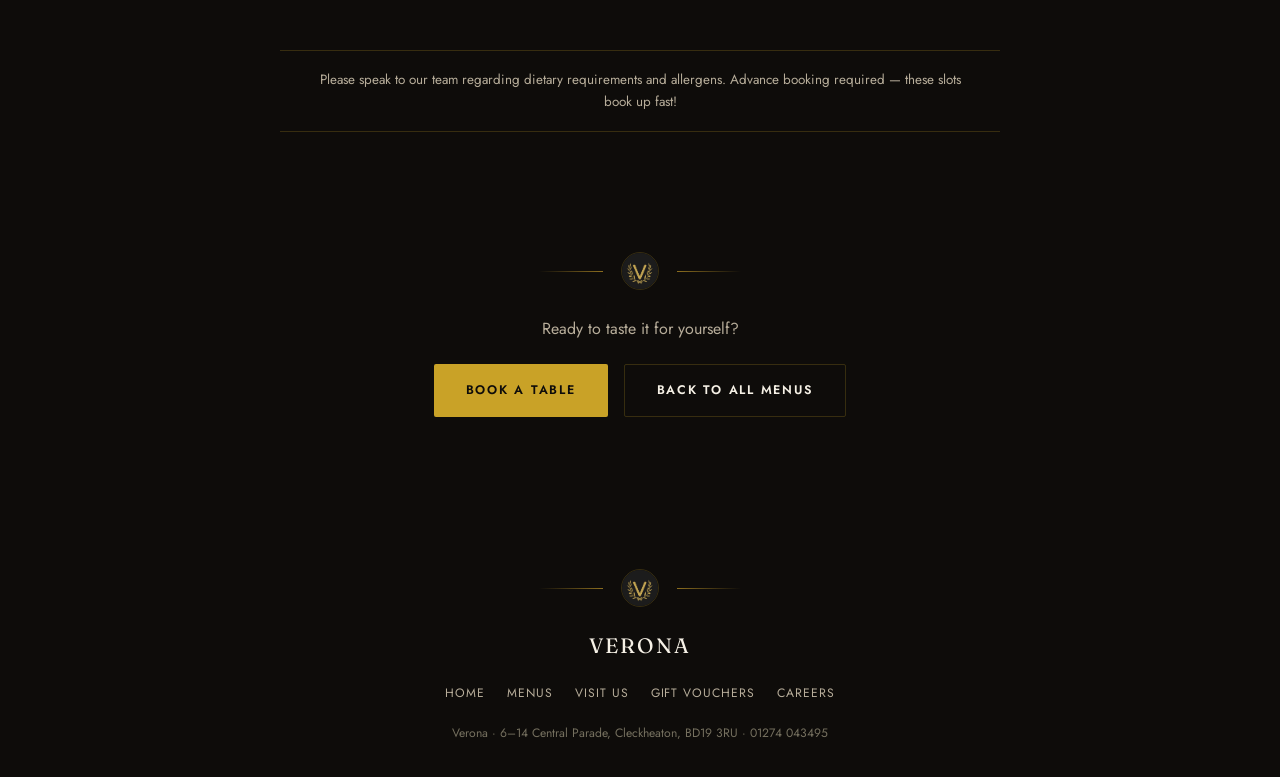
==== commit 2c385878: "add dessert menu, add drinks menu, fix table booking form" ====
--- a/buffet-menu.html
+++ b/buffet-menu.html
@@ -6,7 +6,7 @@
 <title>Buffet Menu | Verona, Cleckheaton</title>
 <link rel="preconnect" href="https://fonts.googleapis.com">
 <link rel="preconnect" href="https://fonts.gstatic.com" crossorigin>
-<link href="https://fonts.googleapis.com/css2?family=Italiana&family=Jost:wght@300;400;500;600;700&display=swap" rel="stylesheet">
+<link href="https://fonts.googleapis.com/css2?family=Fraunces:ital,wght@0,400;0,500;0,600;0,700;1,400;1,500&family=Jost:wght@300;400;500;600;700&display=swap" rel="stylesheet">
 <link rel="stylesheet" href="styles.css">
 </head>
 <body>
@@ -32,6 +32,8 @@
           <li><a href="early-bird.html">Early Bird</a></li>
           <li><a href="childrens-menu.html">Kids</a></li>
           <li><a href="buffet-menu.html">Buffet</a></li>
+          <li><a href="desserts-menu.html">Desserts</a></li>
+          <li><a href="drinks-menu.html">Drinks</a></li>
         </ul>
       </li>
       <li><a href="index.html#visit">Visit Us</a></li>
@@ -47,13 +49,12 @@
     <span class="eyebrow">Gather &amp; Celebrate</span>
     <h1>Celebration Buffet</h1>
     <p class="meta">&pound;15.00 Per Person</p>
-    <p class="avail">Available Saturdays &amp; Sundays, 12pm &ndash; 3pm</p>
   </div>
 </header>
 
 <div class="menu-switch">
   <div class="wrap">
-    <a href="main-menu.html">Main</a><a href="summer-menu.html">Summer</a><a href="specials.html">Specials</a><a href="early-bird.html">Early Bird</a><a href="childrens-menu.html">Kids</a><a href="buffet-menu.html" class="active">Buffet</a>
+    <a href="main-menu.html">Main</a><a href="summer-menu.html">Summer</a><a href="specials.html">Specials</a><a href="early-bird.html">Early Bird</a><a href="childrens-menu.html">Kids</a><a href="buffet-menu.html" class="active">Buffet</a><a href="desserts-menu.html">Desserts</a><a href="drinks-menu.html">Drinks</a>
   </div>
 </div>
 
--- a/styles.css
+++ b/styles.css
@@ -23,8 +23,8 @@
   -webkit-font-smoothing:antialiased;
 }
 h1,h2,h3{
-  font-family:'Italiana', serif;
-  font-weight:400;
+  font-family:'Fraunces', serif;
+  font-weight:500;
   margin:0;
   letter-spacing:0.01em;
 }
@@ -64,7 +64,7 @@
 }
 .top-strip .brand{
   display:flex; align-items:center; gap:12px;
-  font-family:'Italiana', serif;
+  font-family:'Fraunces', serif;
   font-size:1.3rem;
   letter-spacing:0.12em;
 }
@@ -94,7 +94,7 @@
 }
 .site-nav .logo{
   display:flex; align-items:center; gap:12px;
-  font-family:'Italiana', serif;
+  font-family:'Fraunces', serif;
   font-size:1.2rem;
   letter-spacing:0.1em;
 }
@@ -302,7 +302,7 @@
 .hours-table td{padding:12px 0; font-size:0.92rem;}
 .hours-table td:last-child{text-align:right; color:var(--gold-soft); font-family:'Jost', sans-serif; font-weight:600; letter-spacing:0.02em;}
 .addr{font-size:1.02rem; margin-bottom:6px;}
-.phone-link{color:var(--gold-soft); font-family:'Italiana', serif; font-size:1.3rem; display:inline-block; margin-top:6px;}
+.phone-link{color:var(--gold-soft); font-family:'Fraunces', serif; font-weight:500; font-size:1.3rem; display:inline-block; margin-top:6px;}
 .social-row{display:flex; gap:12px; margin-top:24px;}
 .social-row a{
   width:42px; height:42px; border-radius:50%;
@@ -334,6 +334,9 @@
 }
 .field input:focus, .field select:focus, .field textarea:focus{outline:none; border-color:var(--gold);}
 .field-row{display:grid; grid-template-columns:1fr 1fr; gap:14px;}
+.field-hint{display:block; margin-top:7px; font-size:0.72rem; color:var(--muted); letter-spacing:0.01em;}
+.field-hint.warn{color:#E28B7D;}
+.field select:disabled{opacity:0.5; cursor:not-allowed;}
 .booking-card textarea{resize:vertical; min-height:70px;}
 .booking-card .btn{width:100%; justify-content:center; margin-top:6px;}
 .confirm-msg{
@@ -342,6 +345,7 @@
   display:none;
 }
 .confirm-msg.show{display:block;}
+.confirm-msg.error{color:#E28B7D; border-color:rgba(226,139,125,0.4);}
 
 @media(max-width:900px){
   .visit-grid{grid-template-columns:1fr; gap:50px;}
@@ -356,7 +360,7 @@
   text-align:center;
 }
 footer .divider{margin-bottom:22px;}
-footer .brand{font-family:'Italiana', serif; color:var(--cream); font-size:1.3rem; letter-spacing:0.1em;}
+footer .brand{font-family:'Fraunces', serif; color:var(--cream); font-size:1.3rem; letter-spacing:0.1em;}
 footer .links{
   display:flex; justify-content:center; gap:22px; flex-wrap:wrap;
   margin:20px 0; font-size:0.76rem; letter-spacing:0.08em; text-transform:uppercase;
@@ -443,14 +447,23 @@
 .cat-head{display:flex; align-items:center; gap:18px; justify-content:center; margin-bottom:6px;}
 .cat-head .line{flex:1; max-width:170px; height:1px; background:linear-gradient(90deg, transparent, var(--gold-deep));}
 .cat-head .line.right{background:linear-gradient(90deg, var(--gold-deep), transparent);}
-.cat-head h3{font-size:clamp(1.35rem,2.4vw,1.85rem); color:var(--gold-soft); text-align:center; white-space:nowrap;}
+.cat-head h3{
+  font-family:'Jost', sans-serif;
+  font-weight:600;
+  font-size:clamp(1.15rem,2.1vw,1.55rem);
+  letter-spacing:0.04em;
+  color:var(--gold-soft);
+  text-align:center;
+  white-space:nowrap;
+  text-shadow:0 2px 6px rgba(0,0,0,0.9), 0 1px 14px rgba(0,0,0,0.6);
+}
 .cat-sub{text-align:center; color:var(--muted); font-size:0.76rem; letter-spacing:0.14em; text-transform:uppercase; margin:0 0 36px;}
 
 .menu-items{list-style:none; margin:0; padding:0; column-count:2; column-gap:56px;}
 .menu-items.single{column-count:1; max-width:640px; margin:0 auto;}
 .menu-items li{break-inside:avoid; margin-bottom:26px;}
 .item-top{display:flex; align-items:baseline; gap:12px;}
-.item-name{font-family:'Italiana', serif; font-size:1.06rem; color:var(--cream);}
+.item-name{font-family:'Fraunces', serif; font-weight:500; font-size:1.06rem; color:var(--cream);}
 .item-name em{color:var(--muted); font-style:normal; font-size:0.82rem;}
 .item-price{margin-left:auto; color:var(--gold-soft); font-family:'Jost', sans-serif; font-weight:600; letter-spacing:0.02em; font-size:0.98rem; white-space:nowrap;}
 .item-desc{color:var(--muted); font-size:0.87rem; margin:6px 0 0; line-height:1.55;}
@@ -476,7 +489,7 @@
 
 .drink-row{display:flex; flex-wrap:wrap; justify-content:center; gap:14px; max-width:760px; margin:0 auto 64px;}
 .drink-row .opt{flex:1 1 150px; text-align:center; border:1px solid var(--line); padding:22px 14px; border-radius:4px;}
-.drink-row .opt .ic{font-family:'Italiana', serif; font-size:1.6rem; color:var(--gold-soft); display:block; margin-bottom:6px;}
+.drink-row .opt .ic{font-family:'Fraunces', serif; font-size:1.6rem; color:var(--gold-soft); display:block; margin-bottom:6px;}
 .drink-row .opt span.txt{font-size:0.74rem; letter-spacing:0.06em; text-transform:uppercase; color:var(--muted);}
 
 .menu-cta{text-align:center; padding:46px 0 96px;}
@@ -499,10 +512,10 @@
   padding:34px 34px;
 }
 .purchase-num{
-  display:block; font-family:'Italiana', serif; font-size:1.1rem;
+  display:block; font-family:'Fraunces', serif; font-size:1.1rem;
   color:var(--gold-deep); letter-spacing:0.08em; margin-bottom:16px;
 }
-.purchase-card h4{font-family:'Italiana', serif; font-weight:400; font-size:1.3rem; margin:0 0 12px; color:var(--cream);}
+.purchase-card h4{font-family:'Fraunces', serif; font-weight:500; font-size:1.3rem; margin:0 0 12px; color:var(--cream);}
 .purchase-card p{color:var(--muted); font-size:0.92rem; margin:0;}
 .inline-tel{color:var(--gold-soft); border-bottom:1px dashed var(--gold-deep);}
 
@@ -522,7 +535,7 @@
   padding-bottom:12px;
 }
 .showcase-list li span{
-  color:var(--gold-soft); font-family:'Italiana', serif; font-size:1.02rem; margin-right:4px;
+  color:var(--gold-soft); font-family:'Fraunces', serif; font-size:1.02rem; margin-right:4px;
 }
 
 .terms-wrap{max-width:760px; margin:0 auto 64px;}
@@ -541,7 +554,7 @@
 .terms-list li::before{
   content:counter(term);
   position:absolute; left:0; top:16px;
-  font-family:'Italiana', serif; font-size:1rem; color:var(--gold);
+  font-family:'Fraunces', serif; font-size:1rem; color:var(--gold);
   width:28px;
 }
 
@@ -565,7 +578,7 @@
   padding-bottom:22px; margin-bottom:24px;
 }
 .job-head-text .job-num{
-  display:block; font-family:'Italiana', serif; font-size:0.95rem;
+  display:block; font-family:'Fraunces', serif; font-size:0.95rem;
   color:var(--gold-deep); letter-spacing:0.1em; margin-bottom:10px;
 }
 .job-head-text .job-title{font-size:clamp(1.4rem,2.6vw,1.9rem); color:var(--cream); margin:0; font-weight:400;}
@@ -607,7 +620,7 @@
 }
 .why-grid div:hover{border-color:var(--gold-deep); transform:translateY(-3px);}
 .why-grid .why-num{
-  display:block; font-family:'Italiana', serif; color:var(--gold); font-size:1.3rem; margin-bottom:10px;
+  display:block; font-family:'Fraunces', serif; color:var(--gold); font-size:1.3rem; margin-bottom:10px;
 }
 .why-grid p{margin:0; color:var(--muted); font-size:0.88rem;}
 
